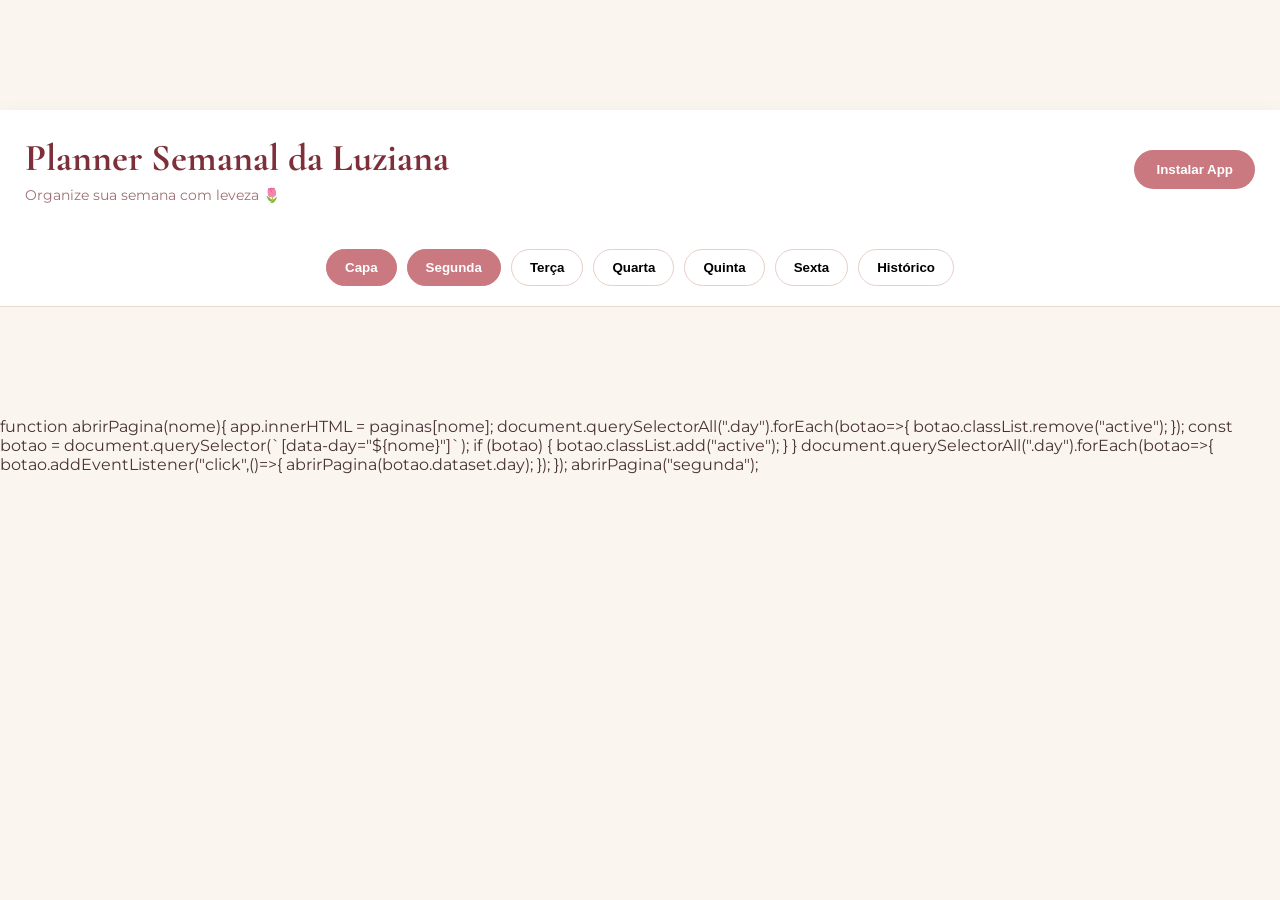
==== index.html @ ca9dfbf2 "Update index.html" ====
<!DOCTYPE html>
<html lang="pt-BR">

<head>

<meta charset="UTF-8">

<meta name="viewport" content="width=device-width, initial-scale=1.0">

<title>Planner Semanal da Luziana</title>

<link rel="manifest" href="manifest.webmanifest">

<meta name="theme-color" content="#c9797f">

<link rel="preconnect" href="https://fonts.googleapis.com">

<link rel="preconnect" href="https://fonts.gstatic.com" crossorigin>

<link href="https://fonts.googleapis.com/css2?family=Cormorant+Garamond:wght@700&family=Montserrat:wght@400;500;600&display=swap" rel="stylesheet">

<style>
.planner{
background:white;
padding:30px;
border-radius:20px;
box-shadow:0 8px 25px rgba(0,0,0,.08);
}

.planner h2{
color:var(--wine);
margin-bottom:25px;
font-family:"Cormorant Garamond",serif;
font-size:34px;
}

.task{
padding:14px 0;
border-bottom:1px solid var(--line);
}

.task:last-child{
border-bottom:none;
}

.task label{
display:flex;
align-items:center;
gap:15px;
cursor:pointer;
font-size:17px;
}

.task input{
width:22px;
height:22px;
accent-color:var(--rose);
}
:root{

--rose:#c9797f;
--wine:#7d3039;
--cream:#fbf5ef;
--gold:#c28b36;
--white:#ffffff;
--line:#ead9d1;

}

*{
margin:0;
padding:0;
box-sizing:border-box;
}

body{

background:var(--cream);

font-family:Montserrat,sans-serif;

color:#493338;

}

.topbar{

padding:25px;

background:white;

display:flex;

justify-content:space-between;

align-items:center;

box-shadow:0 4px 20px rgba(0,0,0,.05);

}

.logo h1{

font-family:"Cormorant Garamond",serif;

font-size:38px;

color:var(--wine);

}

.logo span{

display:block;

margin-top:5px;

color:#9d7075;

font-size:14px;

}

.install-btn{

background:var(--rose);

color:white;

border:none;

padding:12px 22px;

border-radius:30px;

cursor:pointer;

font-weight:600;

}

.days-nav{

display:flex;

gap:10px;

padding:20px;

justify-content:center;

flex-wrap:wrap;

background:white;

border-bottom:1px solid var(--line);

}

.day{

padding:10px 18px;

border-radius:25px;

border:1px solid #e7cfc7;

background:white;

cursor:pointer;

font-weight:600;

transition:.25s;

}

.day.active{

background:var(--rose);

color:white;

border-color:var(--rose);

}

#app{

max-width:1000px;

margin:35px auto;

padding:20px;

}

  .planner{

background:white;

padding:25px;

border-radius:20px;

box-shadow:0 10px 30px rgba(0,0,0,.08);

}

.cover-img{

display:block;

width:100%;

border-radius:18px;

}
</style>

</head>

<body>
<main id="app"></main>
<header class="topbar">

<div class="logo">

<h1>Planner Semanal da Luziana</h1>

<span>Organize sua semana com leveza 🌷</span>

</div>

<button id="installBtn" class="install-btn">

Instalar App

</button>

</header>

<nav class="days-nav">
  
<button class="day active" data-day="capa">Capa</button>
  
<button class="day active" data-day="segunda">Segunda</button>

<button class="day" data-day="terca">Terça</button>

<button class="day" data-day="quarta">Quarta</button>

<button class="day" data-day="quinta">Quinta</button>

<button class="day" data-day="sexta">Sexta</button>

<button class="day" data-day="historico">Histórico</button>

</nav>

<main id="app">

</main>

<script>

<script>
const paginas = {

 capa: `
<div class="cover">

    <img src="assets/cover.png" class="cover-img">

</div>
`, 
  segunda: `
    <div class="planner">
      <h2>🌷 Segunda-feira</h2>
      <div class="task">
        <label>
          <input type="checkbox">
          <span>Acordar</span>
        </label>
      </div>
    </div>
  `,
  terca: `<h2>🌷 Terça-feira</h2>`,
  quarta: `<h2>🌷 Quarta-feira</h2>`,
  quinta: `<h2>🌷 Quinta-feira</h2>`,
  sexta: `<h2>🌷 Sexta-feira</h2>`,
  historico: `<h2>📚 Histórico</h2>`
};

const app = document.getElementById("app");

function abrirPagina(nome) {
  app.innerHTML = paginas[nome];

  document.querySelectorAll(".day").forEach(botao => {
    botao.classList.remove("active");
  });

  const botao = document.querySelector(`[data-day="${nome}"]`);
  if (botao) {
    botao.classList.add("active");
  }
}

document.querySelectorAll(".day").forEach(botao => {
  botao.addEventListener("click", () => {
    abrirPagina(botao.dataset.day);
  });
});

abrirPagina("capa");
</script>

function abrirPagina(nome){

    app.innerHTML = paginas[nome];

    document.querySelectorAll(".day").forEach(botao=>{

        botao.classList.remove("active");

    });

   const botao = document.querySelector(`[data-day="${nome}"]`);

if (botao) {
    botao.classList.add("active");
}
}

document.querySelectorAll(".day").forEach(botao=>{

    botao.addEventListener("click",()=>{

        abrirPagina(botao.dataset.day);

    });

});

abrirPagina("segunda");

</script>

</body>

</html>
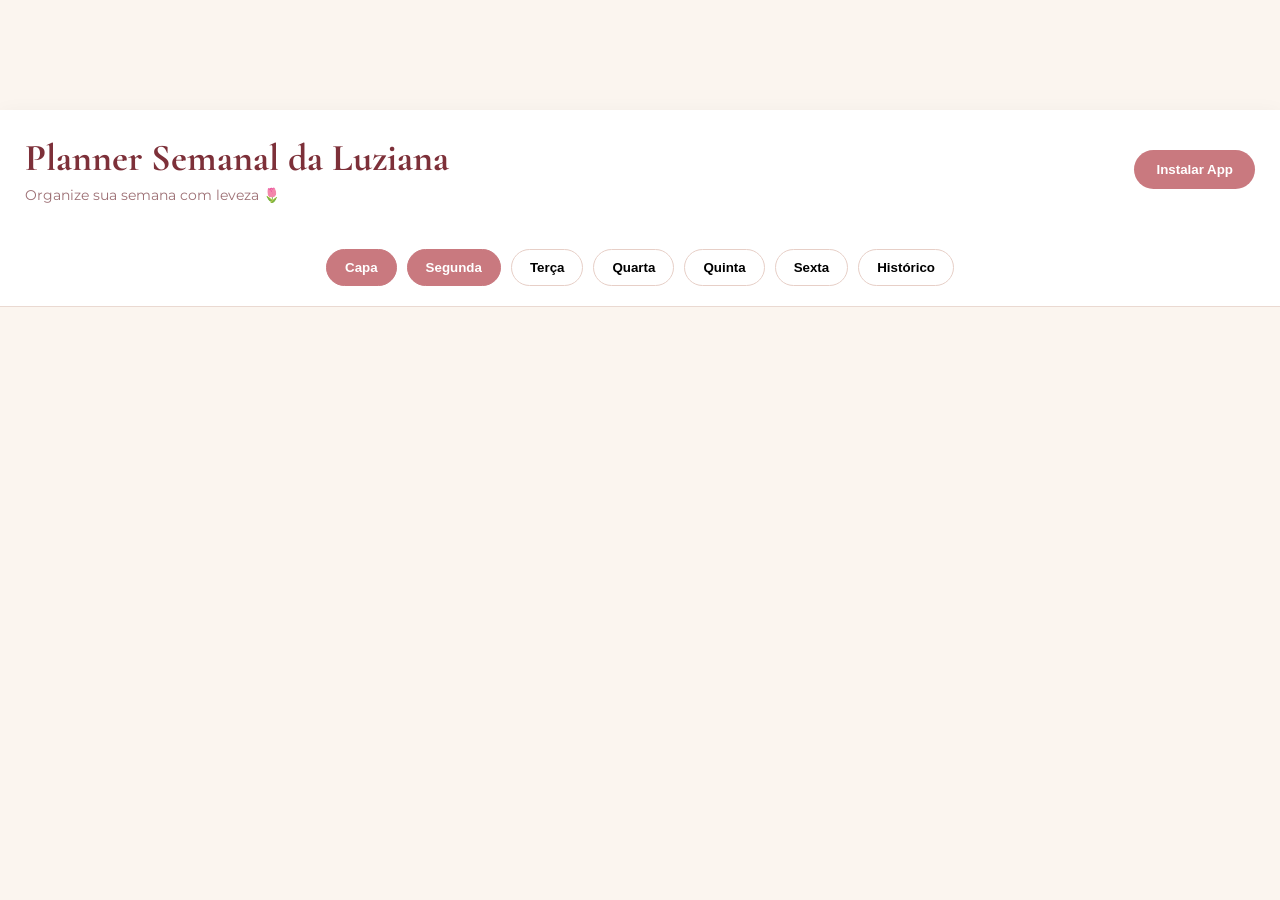
==== commit c6150bd6: "Update index.html" ====
--- a/index.html
+++ b/index.html
@@ -316,37 +316,6 @@
 abrirPagina("capa");
 </script>
 
-function abrirPagina(nome){
-
-    app.innerHTML = paginas[nome];
-
-    document.querySelectorAll(".day").forEach(botao=>{
-
-        botao.classList.remove("active");
-
-    });
-
-   const botao = document.querySelector(`[data-day="${nome}"]`);
-
-if (botao) {
-    botao.classList.add("active");
-}
-}
-
-document.querySelectorAll(".day").forEach(botao=>{
-
-    botao.addEventListener("click",()=>{
-
-        abrirPagina(botao.dataset.day);
-
-    });
-
-});
-
-abrirPagina("segunda");
-
-</script>
-
 </body>
 
 </html>
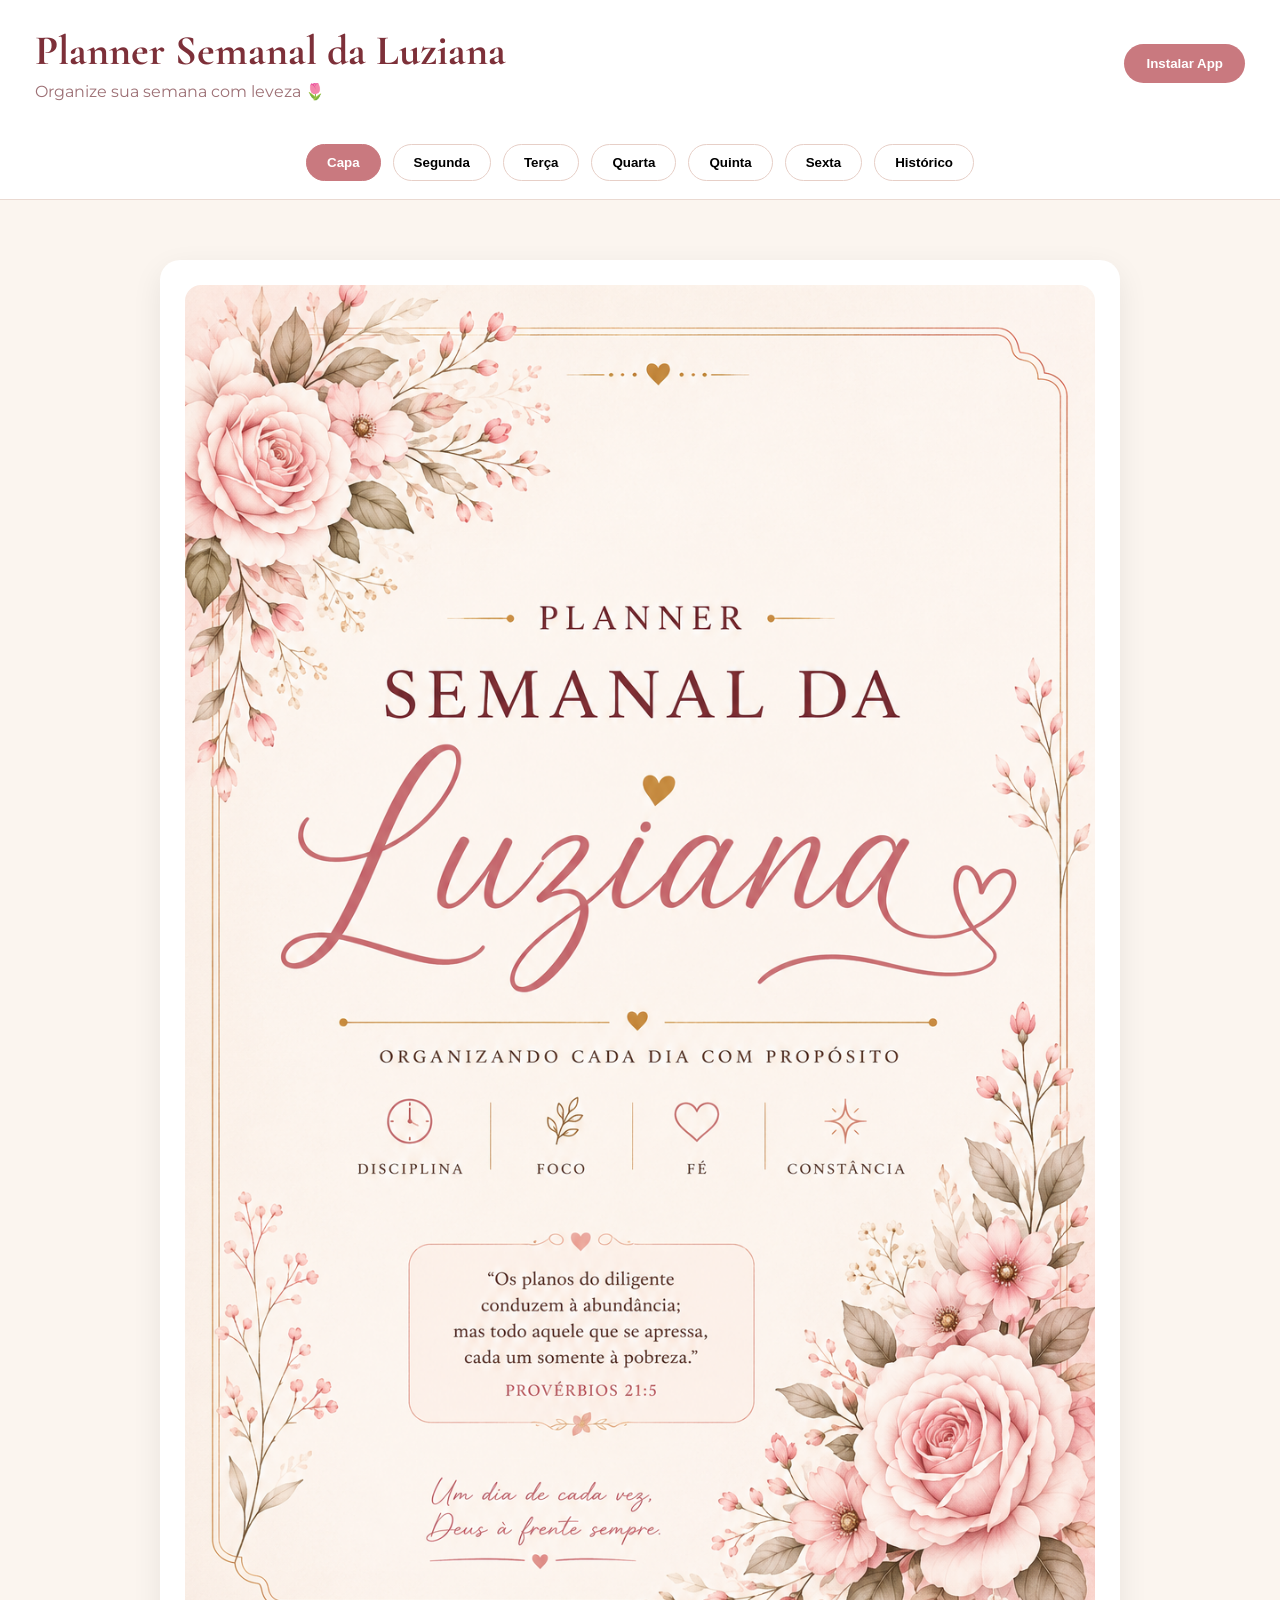
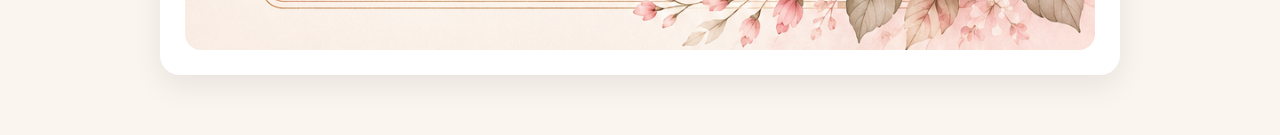
==== commit eb18ad48: "Update index.html" ====
--- a/index.html
+++ b/index.html
@@ -4,7 +4,6 @@
 <head>
 
 <meta charset="UTF-8">
-
 <meta name="viewport" content="width=device-width, initial-scale=1.0">
 
 <title>Planner Semanal da Luziana</title>
@@ -20,51 +19,13 @@
 <link href="https://fonts.googleapis.com/css2?family=Cormorant+Garamond:wght@700&family=Montserrat:wght@400;500;600&display=swap" rel="stylesheet">
 
 <style>
-.planner{
-background:white;
-padding:30px;
-border-radius:20px;
-box-shadow:0 8px 25px rgba(0,0,0,.08);
-}
-
-.planner h2{
-color:var(--wine);
-margin-bottom:25px;
-font-family:"Cormorant Garamond",serif;
-font-size:34px;
-}
-
-.task{
-padding:14px 0;
-border-bottom:1px solid var(--line);
-}
-
-.task:last-child{
-border-bottom:none;
-}
-
-.task label{
-display:flex;
-align-items:center;
-gap:15px;
-cursor:pointer;
-font-size:17px;
-}
-
-.task input{
-width:22px;
-height:22px;
-accent-color:var(--rose);
-}
+
 :root{
-
 --rose:#c9797f;
 --wine:#7d3039;
 --cream:#fbf5ef;
---gold:#c28b36;
 --white:#ffffff;
 --line:#ead9d1;
-
 }
 
 *{
@@ -74,186 +35,113 @@
 }
 
 body{
-
 background:var(--cream);
-
 font-family:Montserrat,sans-serif;
-
 color:#493338;
-
 }
 
 .topbar{
-
+background:#fff;
+padding:25px 35px;
+display:flex;
+justify-content:space-between;
+align-items:center;
+box-shadow:0 4px 20px rgba(0,0,0,.05);
+}
+
+.logo h1{
+font-family:"Cormorant Garamond",serif;
+font-size:42px;
+color:var(--wine);
+}
+
+.logo span{
+display:block;
+margin-top:6px;
+color:#9d7075;
+}
+
+.install-btn{
+background:var(--rose);
+color:#fff;
+border:none;
+padding:12px 22px;
+border-radius:30px;
+font-weight:600;
+cursor:pointer;
+}
+
+.days-nav{
+background:#fff;
+display:flex;
+justify-content:center;
+gap:12px;
+padding:18px;
+border-bottom:1px solid var(--line);
+}
+
+.day{
+padding:10px 20px;
+border-radius:30px;
+border:1px solid #e7cfc7;
+background:#fff;
+cursor:pointer;
+font-weight:600;
+transition:.25s;
+}
+
+.day.active{
+background:var(--rose);
+color:#fff;
+border-color:var(--rose);
+}
+
+#app{
+max-width:1000px;
+margin:40px auto;
+padding:20px;
+}
+
+.cover{
+background:white;
 padding:25px;
-
-background:white;
-
-display:flex;
-
-justify-content:space-between;
-
-align-items:center;
-
-box-shadow:0 4px 20px rgba(0,0,0,.05);
-
-}
-
-.logo h1{
-
-font-family:"Cormorant Garamond",serif;
-
-font-size:38px;
-
-color:var(--wine);
-
-}
-
-.logo span{
-
+border-radius:20px;
+box-shadow:0 10px 30px rgba(0,0,0,.08);
+}
+
+.cover img{
+width:100%;
 display:block;
-
-margin-top:5px;
-
-color:#9d7075;
-
-font-size:14px;
-
-}
-
-.install-btn{
-
-background:var(--rose);
-
-color:white;
-
-border:none;
-
-padding:12px 22px;
-
-border-radius:30px;
-
-cursor:pointer;
-
-font-weight:600;
-
-}
-
-.days-nav{
-
-display:flex;
-
-gap:10px;
-
-padding:20px;
-
-justify-content:center;
-
-flex-wrap:wrap;
-
-background:white;
-
-border-bottom:1px solid var(--line);
-
-}
-
-.day{
-
-padding:10px 18px;
-
-border-radius:25px;
-
-border:1px solid #e7cfc7;
-
-background:white;
-
-cursor:pointer;
-
-font-weight:600;
-
-transition:.25s;
-
-}
-
-.day.active{
-
-background:var(--rose);
-
-color:white;
-
-border-color:var(--rose);
-
-}
-
-#app{
-
-max-width:1000px;
-
-margin:35px auto;
-
-padding:20px;
-
-}
-
-  .planner{
-
-background:white;
-
-padding:25px;
-
-border-radius:20px;
-
-box-shadow:0 10px 30px rgba(0,0,0,.08);
-
-}
-
-.cover-img{
-
-display:block;
-
-width:100%;
-
-border-radius:18px;
-
-}
+border-radius:16px;
+}
+
 </style>
 
 </head>
 
 <body>
-<main id="app"></main>
+
 <header class="topbar">
 
 <div class="logo">
-
 <h1>Planner Semanal da Luziana</h1>
-
 <span>Organize sua semana com leveza 🌷</span>
-
 </div>
 
-<button id="installBtn" class="install-btn">
-
+<button class="install-btn" id="installBtn">
 Instalar App
-
 </button>
 
 </header>
 
 <nav class="days-nav">
-  
+
 <button class="day active" data-day="capa">Capa</button>
-  
-<button class="day active" data-day="segunda">Segunda</button>
-
+<button class="day" data-day="segunda">Segunda</button>
 <button class="day" data-day="terca">Terça</button>
-
 <button class="day" data-day="quarta">Quarta</button>
-
 <button class="day" data-day="quinta">Quinta</button>
-
 <button class="day" data-day="sexta">Sexta</button>
-
 <button class="day" data-day="historico">Histórico</button>
 
 </nav>
@@ -261,59 +149,101 @@
 <main id="app">
 
 </main>
-
 <script>
 
-<script>
 const paginas = {
 
- capa: `
+capa: `
 <div class="cover">
-
-    <img src="assets/cover.png" class="cover-img">
-
+<img src="assets/cover.png" alt="Capa do Planner">
 </div>
-`, 
-  segunda: `
-    <div class="planner">
-      <h2>🌷 Segunda-feira</h2>
-      <div class="task">
-        <label>
-          <input type="checkbox">
-          <span>Acordar</span>
-        </label>
-      </div>
-    </div>
-  `,
-  terca: `<h2>🌷 Terça-feira</h2>`,
-  quarta: `<h2>🌷 Quarta-feira</h2>`,
-  quinta: `<h2>🌷 Quinta-feira</h2>`,
-  sexta: `<h2>🌷 Sexta-feira</h2>`,
-  historico: `<h2>📚 Histórico</h2>`
+`,
+
+segunda: `
+<div class="planner">
+
+<h2>🌷 Segunda-feira</h2>
+
+<label><input type="checkbox"> Acordar</label><br><br>
+
+<label><input type="checkbox"> Higiene pessoal</label><br><br>
+
+<label><input type="checkbox"> Café da manhã</label><br><br>
+
+<label><input type="checkbox"> Arrumar a cama</label><br><br>
+
+<label><input type="checkbox"> Meditar na Palavra</label><br><br>
+
+<label><input type="checkbox"> Treino</label><br><br>
+
+<label><input type="checkbox"> Banho</label><br><br>
+
+<label><input type="checkbox"> Trabalho</label><br><br>
+
+<label><input type="checkbox"> Jantar</label><br><br>
+
+<label><input type="checkbox"> Tempo livre</label>
+
+</div>
+`,
+
+terca: `
+<h2>🌷 Terça-feira</h2>
+<p>Em construção...</p>
+`,
+
+quarta: `
+<h2>🌷 Quarta-feira</h2>
+<p>Em construção...</p>
+`,
+
+quinta: `
+<h2>🌷 Quinta-feira</h2>
+<p>Em construção...</p>
+`,
+
+sexta: `
+<h2>🌷 Sexta-feira</h2>
+<p>Em construção...</p>
+`,
+
+historico: `
+<h2>📚 Histórico</h2>
+<p>Em construção...</p>
+`
+
 };
 
 const app = document.getElementById("app");
 
-function abrirPagina(nome) {
-  app.innerHTML = paginas[nome];
-
-  document.querySelectorAll(".day").forEach(botao => {
-    botao.classList.remove("active");
-  });
-
-  const botao = document.querySelector(`[data-day="${nome}"]`);
-  if (botao) {
-    botao.classList.add("active");
-  }
-}
-
-document.querySelectorAll(".day").forEach(botao => {
-  botao.addEventListener("click", () => {
-    abrirPagina(botao.dataset.day);
-  });
+function abrirPagina(nome){
+
+app.innerHTML = paginas[nome];
+
+document.querySelectorAll(".day").forEach(botao=>{
+botao.classList.remove("active");
 });
 
+const ativo = document.querySelector(`[data-day="${nome}"]`);
+
+if(ativo){
+ativo.classList.add("active");
+}
+
+}
+
+document.querySelectorAll(".day").forEach(botao=>{
+
+botao.addEventListener("click",()=>{
+
+abrirPagina(botao.dataset.day);
+
+});
+
+});
+
 abrirPagina("capa");
+
 </script>
 
 </body>
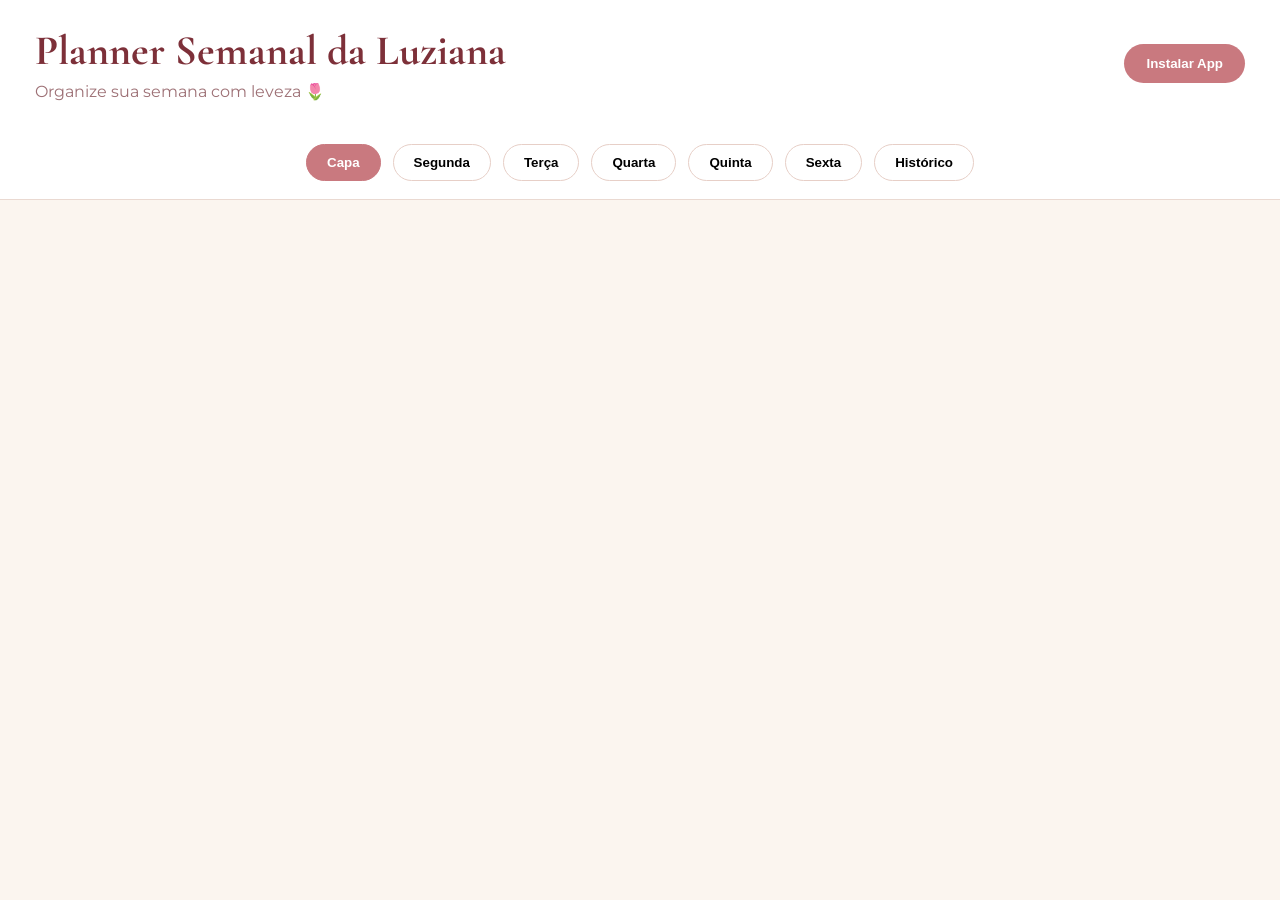
==== commit 58e2cf05: "Update index.html" ====
--- a/index.html
+++ b/index.html
@@ -114,7 +114,119 @@
 display:block;
 border-radius:16px;
 }
-
+.planner{
+
+background:white;
+
+border-radius:20px;
+
+padding:30px;
+
+box-shadow:0 10px 30px rgba(0,0,0,.08);
+
+}
+
+.planner h2{
+
+font-family:"Cormorant Garamond",serif;
+
+font-size:40px;
+
+color:var(--wine);
+
+margin-bottom:25px;
+
+text-align:center;
+
+}
+
+.task{
+
+display:flex;
+
+align-items:center;
+
+padding:14px 16px;
+
+margin-bottom:12px;
+
+border-radius:14px;
+
+border:1px solid #ead9d1;
+
+transition:.25s;
+
+background:#fffdfc;
+
+}
+
+.task:hover{
+
+background:#fff3f4;
+
+}
+
+.task input{
+
+width:22px;
+
+height:22px;
+
+margin-right:16px;
+
+cursor:pointer;
+
+accent-color:#c9797f;
+
+}
+
+.task span{
+
+font-size:17px;
+
+font-weight:500;
+
+}
+
+.progress{
+
+height:14px;
+
+background:#ead9d1;
+
+border-radius:30px;
+
+overflow:hidden;
+
+margin:25px 0;
+
+}
+
+.progress-bar{
+
+height:100%;
+
+width:0%;
+
+background:#c9797f;
+
+transition:.4s;
+
+border-radius:30px;
+
+}
+
+.percent{
+
+text-align:center;
+
+font-weight:bold;
+
+color:#7d3039;
+
+margin-bottom:15px;
+
+}
 </style>
 
 </head>
@@ -160,29 +272,58 @@
 `,
 
 segunda: `
+segunda: `
 <div class="planner">
 
 <h2>🌷 Segunda-feira</h2>
 
-<label><input type="checkbox"> Acordar</label><br><br>
-
-<label><input type="checkbox"> Higiene pessoal</label><br><br>
-
-<label><input type="checkbox"> Café da manhã</label><br><br>
-
-<label><input type="checkbox"> Arrumar a cama</label><br><br>
-
-<label><input type="checkbox"> Meditar na Palavra</label><br><br>
-
-<label><input type="checkbox"> Treino</label><br><br>
-
-<label><input type="checkbox"> Banho</label><br><br>
-
-<label><input type="checkbox"> Trabalho</label><br><br>
-
-<label><input type="checkbox"> Jantar</label><br><br>
-
-<label><input type="checkbox"> Tempo livre</label>
+<div class="percent">
+0% concluído
+</div>
+
+<div class="progress">
+<div class="progress-bar"></div>
+</div>
+
+<div class="task">
+<label><input type="checkbox"><span>Acordar</span></label>
+</div>
+
+<div class="task">
+<label><input type="checkbox"><span>Higiene pessoal</span></label>
+</div>
+
+<div class="task">
+<label><input type="checkbox"><span>Café da manhã</span></label>
+</div>
+
+<div class="task">
+<label><input type="checkbox"><span>Arrumar a cama</span></label>
+</div>
+
+<div class="task">
+<label><input type="checkbox"><span>Meditar na Palavra</span></label>
+</div>
+
+<div class="task">
+<label><input type="checkbox"><span>Treino</span></label>
+</div>
+
+<div class="task">
+<label><input type="checkbox"><span>Banho</span></label>
+</div>
+
+<div class="task">
+<label><input type="checkbox"><span>Trabalho</span></label>
+</div>
+
+<div class="task">
+<label><input type="checkbox"><span>Jantar</span></label>
+</div>
+
+<div class="task">
+<label><input type="checkbox"><span>Tempo livre</span></label>
+</div>
 
 </div>
 `,
@@ -243,7 +384,7 @@
 });
 
 abrirPagina("capa");
-
+console.log("INDEX NOVO CARREGADO");
 </script>
 
 </body>
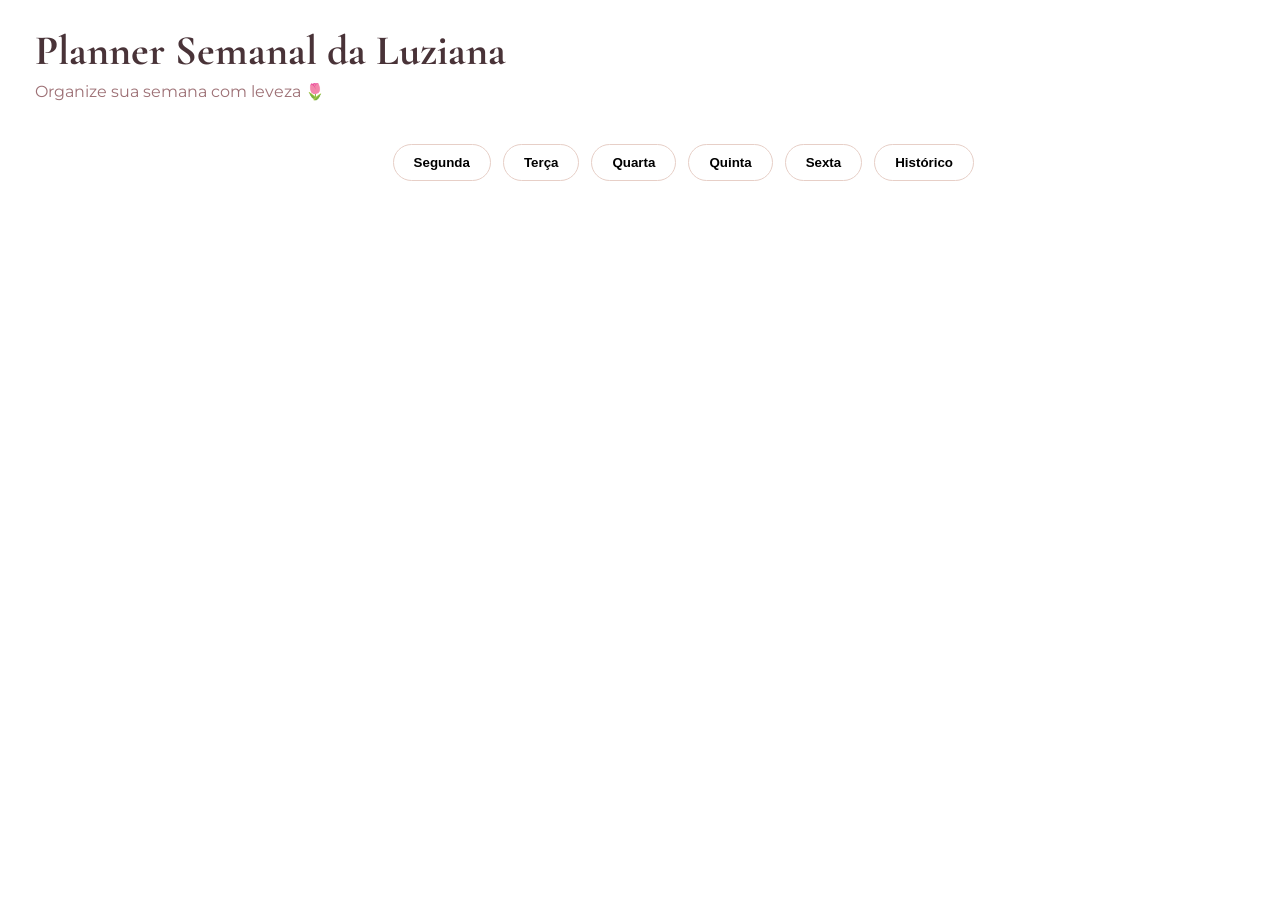
==== commit cb95223e: "Update index.html" ====
--- a/index.html
+++ b/index.html
@@ -18,217 +18,7 @@
 
 <link href="https://fonts.googleapis.com/css2?family=Cormorant+Garamond:wght@700&family=Montserrat:wght@400;500;600&display=swap" rel="stylesheet">
 
-<style>
-
-:root{
---rose:#c9797f;
---wine:#7d3039;
---cream:#fbf5ef;
---white:#ffffff;
---line:#ead9d1;
-}
-
-*{
-margin:0;
-padding:0;
-box-sizing:border-box;
-}
-
-body{
-background:var(--cream);
-font-family:Montserrat,sans-serif;
-color:#493338;
-}
-
-.topbar{
-background:#fff;
-padding:25px 35px;
-display:flex;
-justify-content:space-between;
-align-items:center;
-box-shadow:0 4px 20px rgba(0,0,0,.05);
-}
-
-.logo h1{
-font-family:"Cormorant Garamond",serif;
-font-size:42px;
-color:var(--wine);
-}
-
-.logo span{
-display:block;
-margin-top:6px;
-color:#9d7075;
-}
-
-.install-btn{
-background:var(--rose);
-color:#fff;
-border:none;
-padding:12px 22px;
-border-radius:30px;
-font-weight:600;
-cursor:pointer;
-}
-
-.days-nav{
-background:#fff;
-display:flex;
-justify-content:center;
-gap:12px;
-padding:18px;
-border-bottom:1px solid var(--line);
-}
-
-.day{
-padding:10px 20px;
-border-radius:30px;
-border:1px solid #e7cfc7;
-background:#fff;
-cursor:pointer;
-font-weight:600;
-transition:.25s;
-}
-
-.day.active{
-background:var(--rose);
-color:#fff;
-border-color:var(--rose);
-}
-
-#app{
-max-width:1000px;
-margin:40px auto;
-padding:20px;
-}
-
-.cover{
-background:white;
-padding:25px;
-border-radius:20px;
-box-shadow:0 10px 30px rgba(0,0,0,.08);
-}
-
-.cover img{
-width:100%;
-display:block;
-border-radius:16px;
-}
-.planner{
-
-background:white;
-
-border-radius:20px;
-
-padding:30px;
-
-box-shadow:0 10px 30px rgba(0,0,0,.08);
-
-}
-
-.planner h2{
-
-font-family:"Cormorant Garamond",serif;
-
-font-size:40px;
-
-color:var(--wine);
-
-margin-bottom:25px;
-
-text-align:center;
-
-}
-
-.task{
-
-display:flex;
-
-align-items:center;
-
-padding:14px 16px;
-
-margin-bottom:12px;
-
-border-radius:14px;
-
-border:1px solid #ead9d1;
-
-transition:.25s;
-
-background:#fffdfc;
-
-}
-
-.task:hover{
-
-background:#fff3f4;
-
-}
-
-.task input{
-
-width:22px;
-
-height:22px;
-
-margin-right:16px;
-
-cursor:pointer;
-
-accent-color:#c9797f;
-
-}
-
-.task span{
-
-font-size:17px;
-
-font-weight:500;
-
-}
-
-.progress{
-
-height:14px;
-
-background:#ead9d1;
-
-border-radius:30px;
-
-overflow:hidden;
-
-margin:25px 0;
-
-}
-
-.progress-bar{
-
-height:100%;
-
-width:0%;
-
-background:#c9797f;
-
-transition:.4s;
-
-border-radius:30px;
-
-}
-
-.percent{
-
-text-align:center;
-
-font-weight:bold;
-
-color:#7d3039;
-
-margin-bottom:15px;
-
-}
-</style>
-
+<link rel="stylesheet" href="style.css">
 </head>
 
 <body>
--- a/style.css
+++ b/style.css
@@ -0,0 +1,210 @@
+<style>
+
+:root{
+--rose:#c9797f;
+--wine:#7d3039;
+--cream:#fbf5ef;
+--white:#ffffff;
+--line:#ead9d1;
+}
+
+*{
+margin:0;
+padding:0;
+box-sizing:border-box;
+}
+
+body{
+background:var(--cream);
+font-family:Montserrat,sans-serif;
+color:#493338;
+}
+
+.topbar{
+background:#fff;
+padding:25px 35px;
+display:flex;
+justify-content:space-between;
+align-items:center;
+box-shadow:0 4px 20px rgba(0,0,0,.05);
+}
+
+.logo h1{
+font-family:"Cormorant Garamond",serif;
+font-size:42px;
+color:var(--wine);
+}
+
+.logo span{
+display:block;
+margin-top:6px;
+color:#9d7075;
+}
+
+.install-btn{
+background:var(--rose);
+color:#fff;
+border:none;
+padding:12px 22px;
+border-radius:30px;
+font-weight:600;
+cursor:pointer;
+}
+
+.days-nav{
+background:#fff;
+display:flex;
+justify-content:center;
+gap:12px;
+padding:18px;
+border-bottom:1px solid var(--line);
+}
+
+.day{
+padding:10px 20px;
+border-radius:30px;
+border:1px solid #e7cfc7;
+background:#fff;
+cursor:pointer;
+font-weight:600;
+transition:.25s;
+}
+
+.day.active{
+background:var(--rose);
+color:#fff;
+border-color:var(--rose);
+}
+
+#app{
+max-width:1000px;
+margin:40px auto;
+padding:20px;
+}
+
+.cover{
+background:white;
+padding:25px;
+border-radius:20px;
+box-shadow:0 10px 30px rgba(0,0,0,.08);
+}
+
+.cover img{
+width:100%;
+display:block;
+border-radius:16px;
+}
+.planner{
+
+background:white;
+
+border-radius:20px;
+
+padding:30px;
+
+box-shadow:0 10px 30px rgba(0,0,0,.08);
+
+}
+
+.planner h2{
+
+font-family:"Cormorant Garamond",serif;
+
+font-size:40px;
+
+color:var(--wine);
+
+margin-bottom:25px;
+
+text-align:center;
+
+}
+
+.task{
+
+display:flex;
+
+align-items:center;
+
+padding:14px 16px;
+
+margin-bottom:12px;
+
+border-radius:14px;
+
+border:1px solid #ead9d1;
+
+transition:.25s;
+
+background:#fffdfc;
+
+}
+
+.task:hover{
+
+background:#fff3f4;
+
+}
+
+.task input{
+
+width:22px;
+
+height:22px;
+
+margin-right:16px;
+
+cursor:pointer;
+
+accent-color:#c9797f;
+
+}
+
+.task span{
+
+font-size:17px;
+
+font-weight:500;
+
+}
+
+.progress{
+
+height:14px;
+
+background:#ead9d1;
+
+border-radius:30px;
+
+overflow:hidden;
+
+margin:25px 0;
+
+}
+
+.progress-bar{
+
+height:100%;
+
+width:0%;
+
+background:#c9797f;
+
+transition:.4s;
+
+border-radius:30px;
+
+}
+
+.percent{
+
+text-align:center;
+
+font-weight:bold;
+
+color:#7d3039;
+
+margin-bottom:15px;
+
+}
+</style>
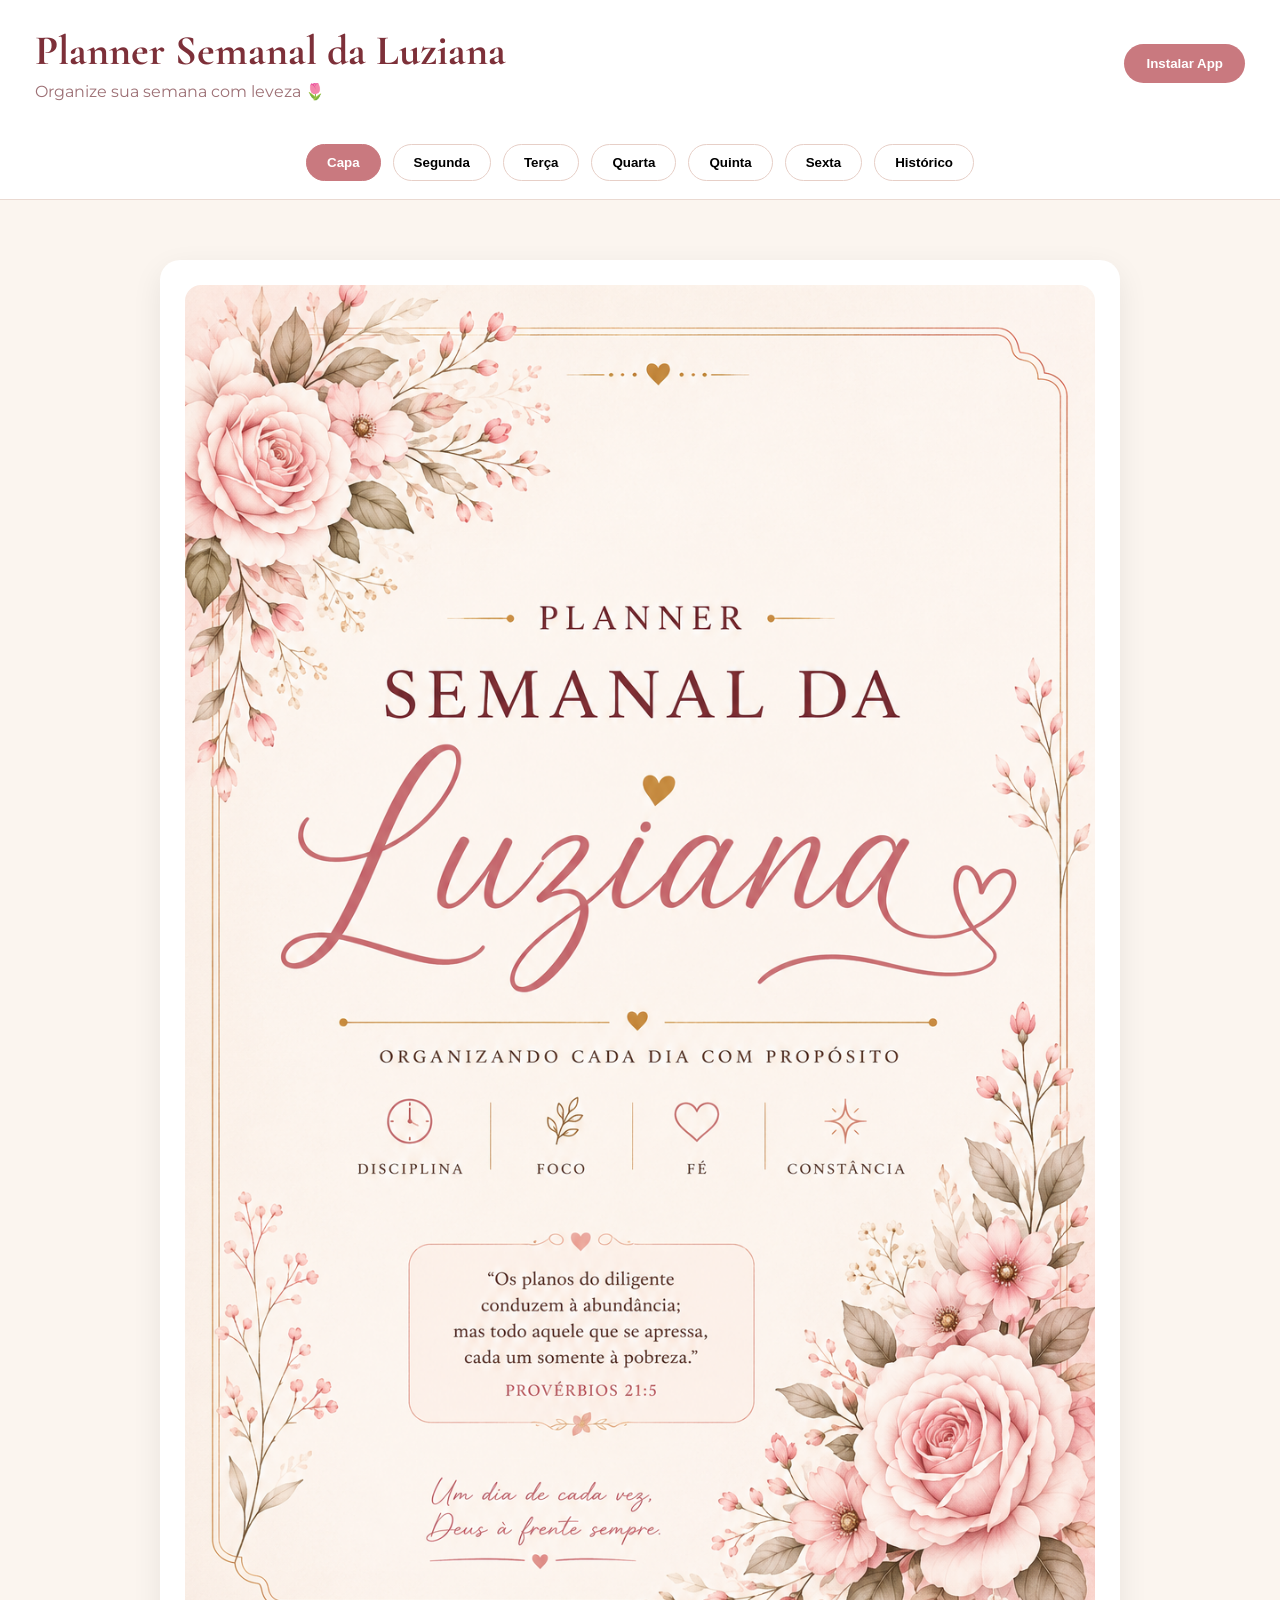
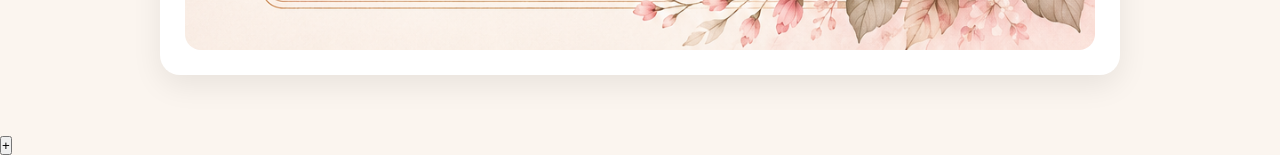
==== commit 169e0832: "Update index.html" ====
--- a/index.html
+++ b/index.html
@@ -51,131 +51,11 @@
 <main id="app">
 
 </main>
-<script>
 
-const paginas = {
-
-capa: `
-<div class="cover">
-<img src="assets/cover.png" alt="Capa do Planner">
-</div>
-`,
-
-segunda: `
-segunda: `
-<div class="planner">
-
-<h2>🌷 Segunda-feira</h2>
-
-<div class="percent">
-0% concluído
-</div>
-
-<div class="progress">
-<div class="progress-bar"></div>
-</div>
-
-<div class="task">
-<label><input type="checkbox"><span>Acordar</span></label>
-</div>
-
-<div class="task">
-<label><input type="checkbox"><span>Higiene pessoal</span></label>
-</div>
-
-<div class="task">
-<label><input type="checkbox"><span>Café da manhã</span></label>
-</div>
-
-<div class="task">
-<label><input type="checkbox"><span>Arrumar a cama</span></label>
-</div>
-
-<div class="task">
-<label><input type="checkbox"><span>Meditar na Palavra</span></label>
-</div>
-
-<div class="task">
-<label><input type="checkbox"><span>Treino</span></label>
-</div>
-
-<div class="task">
-<label><input type="checkbox"><span>Banho</span></label>
-</div>
-
-<div class="task">
-<label><input type="checkbox"><span>Trabalho</span></label>
-</div>
-
-<div class="task">
-<label><input type="checkbox"><span>Jantar</span></label>
-</div>
-
-<div class="task">
-<label><input type="checkbox"><span>Tempo livre</span></label>
-</div>
-
-</div>
-`,
-
-terca: `
-<h2>🌷 Terça-feira</h2>
-<p>Em construção...</p>
-`,
-
-quarta: `
-<h2>🌷 Quarta-feira</h2>
-<p>Em construção...</p>
-`,
-
-quinta: `
-<h2>🌷 Quinta-feira</h2>
-<p>Em construção...</p>
-`,
-
-sexta: `
-<h2>🌷 Sexta-feira</h2>
-<p>Em construção...</p>
-`,
-
-historico: `
-<h2>📚 Histórico</h2>
-<p>Em construção...</p>
-`
-
-};
-
-const app = document.getElementById("app");
-
-function abrirPagina(nome){
-
-app.innerHTML = paginas[nome];
-
-document.querySelectorAll(".day").forEach(botao=>{
-botao.classList.remove("active");
-});
-
-const ativo = document.querySelector(`[data-day="${nome}"]`);
-
-if(ativo){
-ativo.classList.add("active");
-}
-
-}
-
-document.querySelectorAll(".day").forEach(botao=>{
-
-botao.addEventListener("click",()=>{
-
-abrirPagina(botao.dataset.day);
-
-});
-
-});
-
-abrirPagina("capa");
-console.log("INDEX NOVO CARREGADO");
-</script>
+<button id="addTaskBtn">
++
+</button>
+<script src="app.js"></script>
 
 </body>
 
--- a/style.css
+++ b/style.css
@@ -1,4 +1,4 @@
-<style>
+
 
 :root{
 --rose:#c9797f;
@@ -207,4 +207,121 @@
 margin-bottom:15px;
 
 }
-</style>
+
+.planner{
+
+background:#fff;
+
+border-radius:24px;
+
+padding:35px;
+
+box-shadow:0 10px 30px rgba(0,0,0,.08);
+
+}
+
+.task{
+
+display:flex;
+
+align-items:center;
+
+padding:15px 18px;
+
+margin:12px 0;
+
+border-radius:15px;
+
+background:#fcf8f7;
+
+border:1px solid #ead9d1;
+
+transition:.25s;
+
+}
+
+.task:hover{
+
+background:#fff2f3;
+
+transform:translateX(5px);
+
+}
+
+.task label{
+
+display:flex;
+
+align-items:center;
+
+width:100%;
+
+cursor:pointer;
+
+}
+
+.task input{
+
+width:22px;
+
+height:22px;
+
+margin-right:15px;
+
+accent-color:#c9797f;
+
+cursor:pointer;
+
+}
+
+.task span{
+
+font-size:17px;
+
+font-weight:500;
+
+color:#5b4045;
+
+}
+
+.percent{
+
+text-align:center;
+
+font-size:18px;
+
+font-weight:bold;
+
+color:#7d3039;
+
+margin-bottom:15px;
+
+}
+
+.progress{
+
+width:100%;
+
+height:14px;
+
+background:#ead9d1;
+
+border-radius:20px;
+
+overflow:hidden;
+
+margin-bottom:30px;
+
+}
+
+.progress-bar{
+
+width:0%;
+
+height:100%;
+
+background:#c9797f;
+
+transition:.4s;
+
+}
